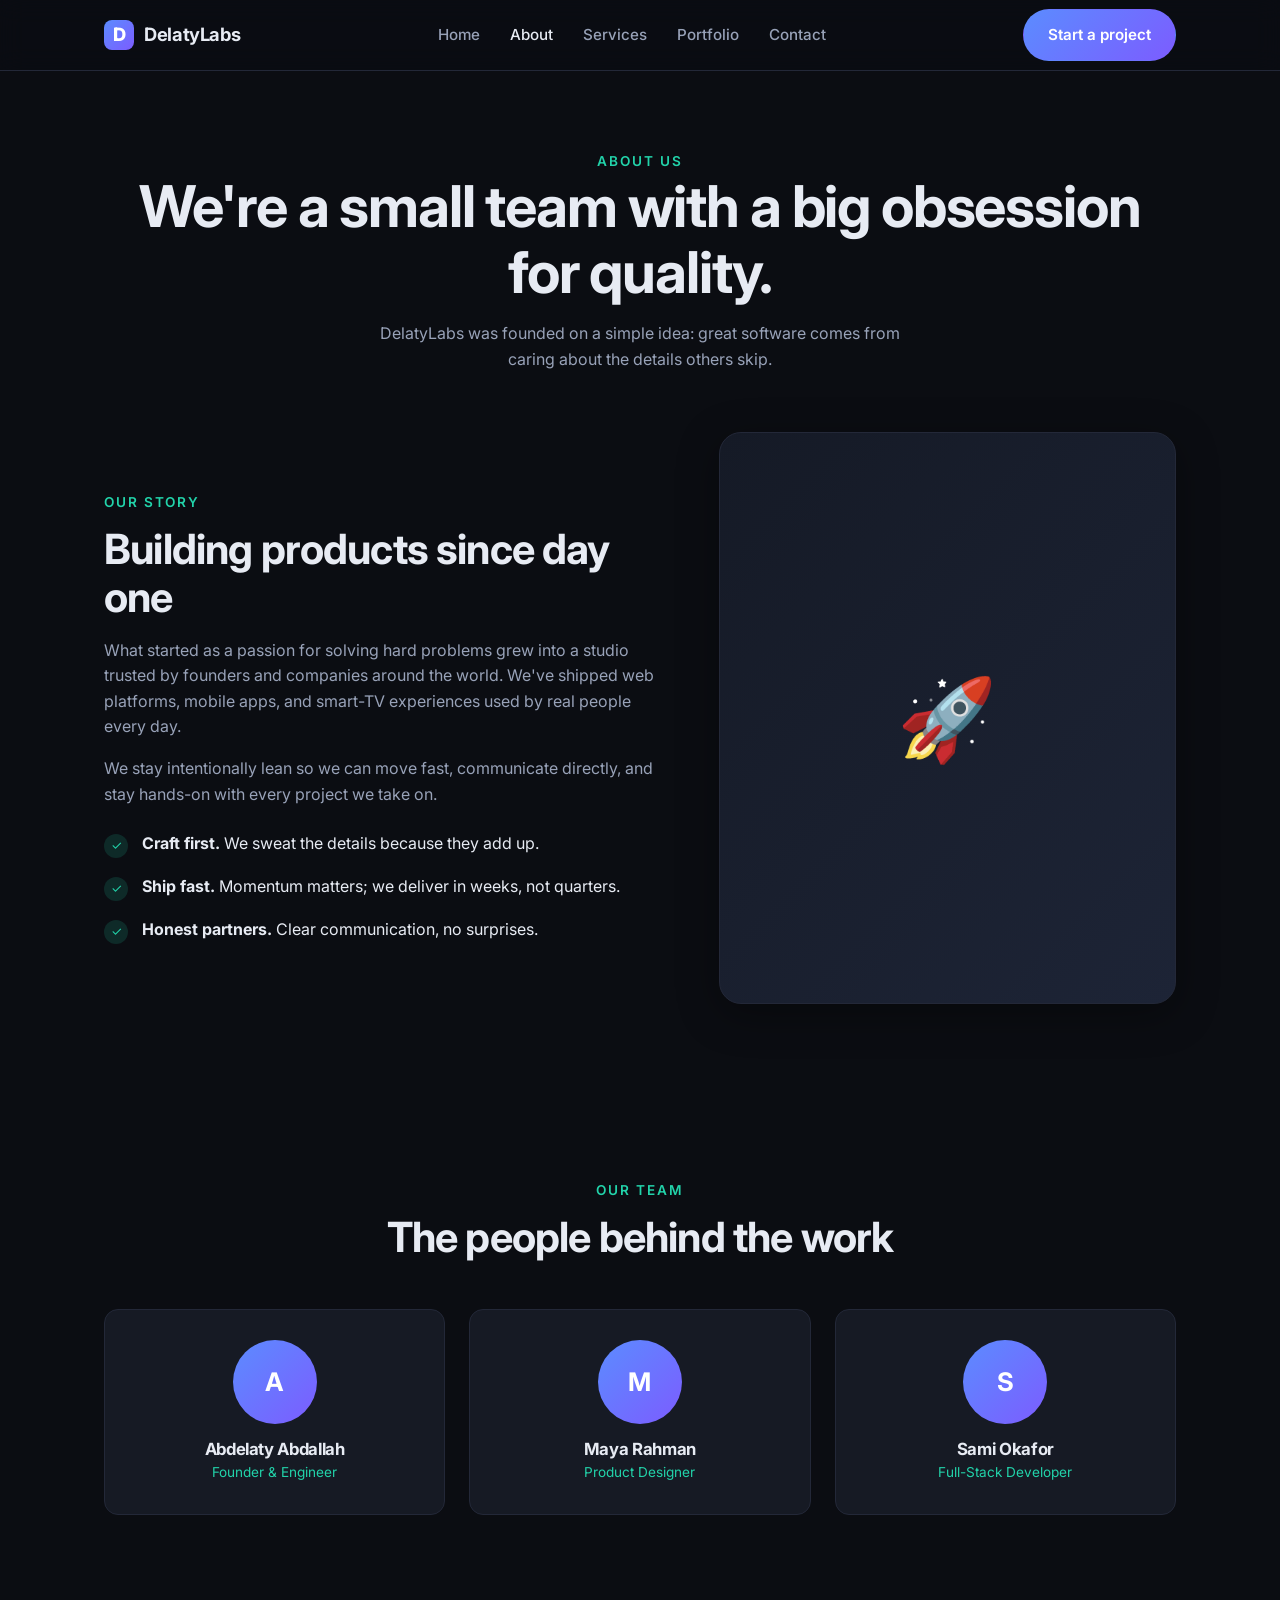
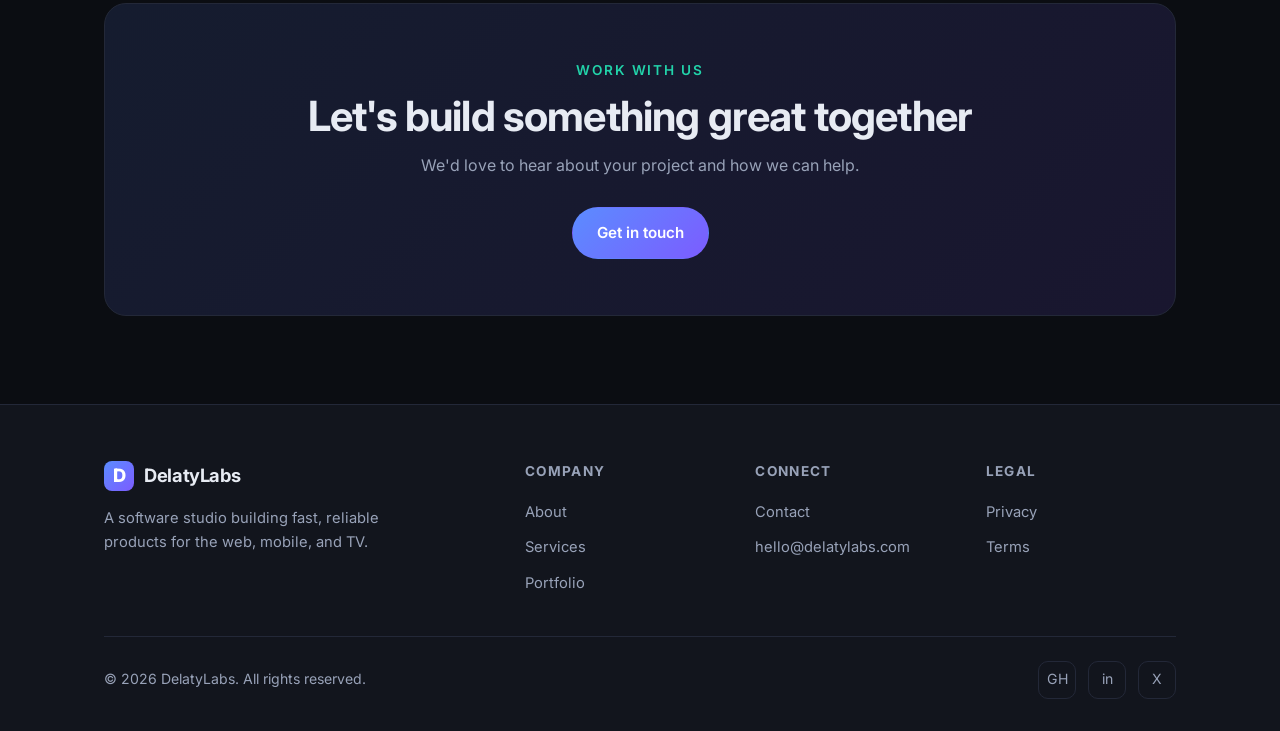
==== about.html @ 39e1c79d "feat: initial DelatyLabs company website (home, about, services, portfolio, contact)" ====
<!DOCTYPE html>
<html lang="en">
  <head>
    <meta charset="UTF-8" />
    <meta name="viewport" content="width=device-width, initial-scale=1.0" />
    <title>About — DelatyLabs</title>
    <meta
      name="description"
      content="Learn about DelatyLabs — our story, values, and the team building software people love."
    />
    <link rel="preconnect" href="https://fonts.googleapis.com" />
    <link rel="preconnect" href="https://fonts.gstatic.com" crossorigin />
    <link
      href="https://fonts.googleapis.com/css2?family=Inter:wght@400;500;600;700;800&display=swap"
      rel="stylesheet"
    />
    <link rel="stylesheet" href="css/styles.css" />
  </head>
  <body>
    <header class="site-header">
      <div class="container nav">
        <a href="index.html" class="brand">
          <span class="logo">D</span>
          DelatyLabs
        </a>
        <ul class="nav-links">
          <li><a href="index.html">Home</a></li>
          <li><a href="about.html">About</a></li>
          <li><a href="services.html">Services</a></li>
          <li><a href="portfolio.html">Portfolio</a></li>
          <li><a href="contact.html">Contact</a></li>
        </ul>
        <div class="nav-cta">
          <a href="contact.html" class="btn btn-primary">Start a project</a>
          <button class="nav-toggle" aria-label="Toggle menu">
            <svg viewBox="0 0 24 24" fill="none" stroke="currentColor" stroke-width="2">
              <line x1="3" y1="6" x2="21" y2="6" />
              <line x1="3" y1="12" x2="21" y2="12" />
              <line x1="3" y1="18" x2="21" y2="18" />
            </svg>
          </button>
        </div>
      </div>
    </header>

    <main>
      <section class="page-hero">
        <div class="container">
          <p class="eyebrow">About us</p>
          <h1>We're a small team with a big obsession for quality.</h1>
          <p>
            DelatyLabs was founded on a simple idea: great software comes from caring
            about the details others skip.
          </p>
        </div>
      </section>

      <section style="padding-top: 20px">
        <div class="container">
          <div class="split">
            <div class="reveal">
              <p class="eyebrow">Our story</p>
              <h2>Building products since day one</h2>
              <p>
                What started as a passion for solving hard problems grew into a studio
                trusted by founders and companies around the world. We've shipped web
                platforms, mobile apps, and smart-TV experiences used by real people
                every day.
              </p>
              <p>
                We stay intentionally lean so we can move fast, communicate directly,
                and stay hands-on with every project we take on.
              </p>
              <ul class="value-list">
                <li>
                  <span class="check">✓</span>
                  <span><strong>Craft first.</strong> We sweat the details because they add up.</span>
                </li>
                <li>
                  <span class="check">✓</span>
                  <span><strong>Ship fast.</strong> Momentum matters; we deliver in weeks, not quarters.</span>
                </li>
                <li>
                  <span class="check">✓</span>
                  <span><strong>Honest partners.</strong> Clear communication, no surprises.</span>
                </li>
              </ul>
            </div>
            <div class="reveal">
              <div class="media-frame">🚀</div>
            </div>
          </div>
        </div>
      </section>

      <section>
        <div class="container">
          <div class="section-head center">
            <p class="eyebrow">Our team</p>
            <h2>The people behind the work</h2>
          </div>
          <div class="team-grid">
            <div class="team-card reveal">
              <div class="avatar">A</div>
              <h3>Abdelaty Abdallah</h3>
              <div class="role">Founder & Engineer</div>
            </div>
            <div class="team-card reveal">
              <div class="avatar">M</div>
              <h3>Maya Rahman</h3>
              <div class="role">Product Designer</div>
            </div>
            <div class="team-card reveal">
              <div class="avatar">S</div>
              <h3>Sami Okafor</h3>
              <div class="role">Full-Stack Developer</div>
            </div>
          </div>
        </div>
      </section>

      <section style="padding-top: 0">
        <div class="container">
          <div class="cta-band reveal">
            <p class="eyebrow">Work with us</p>
            <h2>Let's build something great together</h2>
            <p style="max-width: 520px; margin: 0 auto 28px">
              We'd love to hear about your project and how we can help.
            </p>
            <a href="contact.html" class="btn btn-primary">Get in touch</a>
          </div>
        </div>
      </section>
    </main>

    <footer class="site-footer">
      <div class="container">
        <div class="footer-grid">
          <div>
            <a href="index.html" class="brand"><span class="logo">D</span> DelatyLabs</a>
            <p style="margin-top: 16px">
              A software studio building fast, reliable products for the web, mobile, and TV.
            </p>
          </div>
          <div class="footer-col">
            <h4>Company</h4>
            <ul>
              <li><a href="about.html">About</a></li>
              <li><a href="services.html">Services</a></li>
              <li><a href="portfolio.html">Portfolio</a></li>
            </ul>
          </div>
          <div class="footer-col">
            <h4>Connect</h4>
            <ul>
              <li><a href="contact.html">Contact</a></li>
              <li><a href="mailto:hello@delatylabs.com">hello@delatylabs.com</a></li>
            </ul>
          </div>
          <div class="footer-col">
            <h4>Legal</h4>
            <ul>
              <li><a href="#">Privacy</a></li>
              <li><a href="#">Terms</a></li>
            </ul>
          </div>
        </div>
        <div class="footer-bottom">
          <span>&copy; <span id="year">2026</span> DelatyLabs. All rights reserved.</span>
          <div class="socials">
            <a href="#" aria-label="GitHub">GH</a>
            <a href="#" aria-label="LinkedIn">in</a>
            <a href="#" aria-label="X">X</a>
          </div>
        </div>
      </div>
    </footer>

    <script src="js/main.js"></script>
  </body>
</html>
---- css/styles.css ----
:root {
  --bg: #0b0d12;
  --bg-elev: #12151d;
  --bg-card: #161a24;
  --border: #232838;
  --text: #e7ebf3;
  --text-muted: #98a2b8;
  --brand: #5b8cff;
  --brand-2: #7c5cff;
  --accent: #22d3aa;
  --radius: 14px;
  --radius-lg: 22px;
  --max: 1120px;
  --shadow: 0 10px 40px rgba(0, 0, 0, 0.35);
  --font: "Inter", -apple-system, BlinkMacSystemFont, "Segoe UI", Roboto, Helvetica, Arial, sans-serif;
}

* {
  box-sizing: border-box;
}

html {
  scroll-behavior: smooth;
}

body {
  margin: 0;
  font-family: var(--font);
  background: var(--bg);
  color: var(--text);
  line-height: 1.6;
  -webkit-font-smoothing: antialiased;
}

a {
  color: inherit;
  text-decoration: none;
}

img {
  max-width: 100%;
  display: block;
}

.container {
  width: 100%;
  max-width: var(--max);
  margin: 0 auto;
  padding: 0 24px;
}

section {
  padding: 88px 0;
}

.eyebrow {
  color: var(--accent);
  font-weight: 600;
  font-size: 0.85rem;
  letter-spacing: 0.14em;
  text-transform: uppercase;
  margin: 0 0 12px;
}

h1,
h2,
h3 {
  line-height: 1.15;
  margin: 0 0 16px;
  font-weight: 700;
  letter-spacing: -0.02em;
}

h1 {
  font-size: clamp(2.2rem, 5vw, 3.6rem);
}

h2 {
  font-size: clamp(1.8rem, 3.5vw, 2.6rem);
}

p {
  color: var(--text-muted);
}

.lead {
  font-size: 1.15rem;
  max-width: 620px;
}

/* Buttons */
.btn {
  display: inline-flex;
  align-items: center;
  gap: 8px;
  padding: 13px 24px;
  border-radius: 999px;
  font-weight: 600;
  font-size: 0.95rem;
  cursor: pointer;
  border: 1px solid transparent;
  transition: transform 0.15s ease, background 0.2s ease, border-color 0.2s ease;
}

.btn:hover {
  transform: translateY(-2px);
}

.btn-primary {
  background: linear-gradient(135deg, var(--brand), var(--brand-2));
  color: #fff;
}

.btn-ghost {
  background: transparent;
  border-color: var(--border);
  color: var(--text);
}

.btn-ghost:hover {
  border-color: var(--brand);
}

/* Header / Nav */
.site-header {
  position: sticky;
  top: 0;
  z-index: 50;
  background: rgba(11, 13, 18, 0.72);
  backdrop-filter: blur(12px);
  border-bottom: 1px solid var(--border);
}

.nav {
  display: flex;
  align-items: center;
  justify-content: space-between;
  height: 70px;
}

.brand {
  display: flex;
  align-items: center;
  gap: 10px;
  font-weight: 700;
  font-size: 1.15rem;
  letter-spacing: -0.02em;
}

.brand .logo {
  width: 30px;
  height: 30px;
  border-radius: 8px;
  background: linear-gradient(135deg, var(--brand), var(--brand-2));
  display: grid;
  place-items: center;
  color: #fff;
  font-weight: 800;
}

.nav-links {
  display: flex;
  align-items: center;
  gap: 30px;
  list-style: none;
  margin: 0;
  padding: 0;
}

.nav-links a {
  color: var(--text-muted);
  font-size: 0.95rem;
  font-weight: 500;
  transition: color 0.2s ease;
}

.nav-links a:hover,
.nav-links a.active {
  color: var(--text);
}

.nav-cta {
  display: flex;
  align-items: center;
  gap: 14px;
}

.nav-toggle {
  display: none;
  background: none;
  border: none;
  color: var(--text);
  cursor: pointer;
  padding: 6px;
}

.nav-toggle svg {
  width: 26px;
  height: 26px;
}

/* Hero */
.hero {
  position: relative;
  padding: 120px 0 100px;
  overflow: hidden;
}

.hero::before {
  content: "";
  position: absolute;
  top: -30%;
  left: 50%;
  transform: translateX(-50%);
  width: 900px;
  height: 900px;
  background: radial-gradient(circle, rgba(91, 140, 255, 0.18), transparent 60%);
  pointer-events: none;
}

.hero-inner {
  position: relative;
  max-width: 780px;
}

.hero .btn-row {
  display: flex;
  gap: 14px;
  margin-top: 32px;
  flex-wrap: wrap;
}

.badge {
  display: inline-flex;
  align-items: center;
  gap: 8px;
  padding: 6px 14px;
  border: 1px solid var(--border);
  border-radius: 999px;
  font-size: 0.82rem;
  color: var(--text-muted);
  margin-bottom: 24px;
}

.badge .dot {
  width: 8px;
  height: 8px;
  border-radius: 50%;
  background: var(--accent);
  box-shadow: 0 0 0 4px rgba(34, 211, 170, 0.15);
}

/* Grid helpers */
.grid {
  display: grid;
  gap: 24px;
}

.grid-2 {
  grid-template-columns: repeat(2, 1fr);
}

.grid-3 {
  grid-template-columns: repeat(3, 1fr);
}

.section-head {
  max-width: 640px;
  margin-bottom: 48px;
}

.section-head.center {
  margin-left: auto;
  margin-right: auto;
  text-align: center;
}

/* Cards */
.card {
  background: var(--bg-card);
  border: 1px solid var(--border);
  border-radius: var(--radius);
  padding: 28px;
  transition: transform 0.2s ease, border-color 0.2s ease;
}

.card:hover {
  transform: translateY(-4px);
  border-color: rgba(91, 140, 255, 0.5);
}

.card .icon {
  width: 46px;
  height: 46px;
  border-radius: 12px;
  background: rgba(91, 140, 255, 0.12);
  color: var(--brand);
  display: grid;
  place-items: center;
  margin-bottom: 18px;
  font-size: 1.3rem;
}

.card h3 {
  font-size: 1.2rem;
  margin-bottom: 8px;
}

.card p {
  margin: 0;
  font-size: 0.95rem;
}

/* Stats */
.stats {
  display: grid;
  grid-template-columns: repeat(4, 1fr);
  gap: 24px;
  border: 1px solid var(--border);
  border-radius: var(--radius-lg);
  padding: 40px;
  background: var(--bg-elev);
}

.stat .num {
  font-size: 2.4rem;
  font-weight: 800;
  letter-spacing: -0.03em;
  background: linear-gradient(135deg, var(--brand), var(--accent));
  -webkit-background-clip: text;
  background-clip: text;
  -webkit-text-fill-color: transparent;
}

.stat .label {
  color: var(--text-muted);
  font-size: 0.9rem;
}

/* Portfolio */
.portfolio-grid {
  display: grid;
  grid-template-columns: repeat(3, 1fr);
  gap: 24px;
}

.project {
  position: relative;
  border-radius: var(--radius);
  overflow: hidden;
  border: 1px solid var(--border);
  background: var(--bg-card);
}

.project .thumb {
  aspect-ratio: 16 / 10;
  background: linear-gradient(135deg, #1b2030, #232a3d);
  display: grid;
  place-items: center;
  font-size: 2.4rem;
  color: var(--brand);
}

.project .body {
  padding: 20px;
}

.project .tag {
  font-size: 0.78rem;
  color: var(--accent);
  text-transform: uppercase;
  letter-spacing: 0.1em;
  font-weight: 600;
}

.project h3 {
  font-size: 1.1rem;
  margin: 6px 0 8px;
}

.project p {
  margin: 0;
  font-size: 0.9rem;
}

.filters {
  display: flex;
  gap: 10px;
  flex-wrap: wrap;
  margin-bottom: 36px;
}

.filter {
  padding: 8px 18px;
  border-radius: 999px;
  border: 1px solid var(--border);
  background: transparent;
  color: var(--text-muted);
  font-size: 0.9rem;
  cursor: pointer;
  transition: all 0.2s ease;
}

.filter.active,
.filter:hover {
  color: #fff;
  border-color: var(--brand);
  background: rgba(91, 140, 255, 0.12);
}

/* About */
.split {
  display: grid;
  grid-template-columns: 1.1fr 0.9fr;
  gap: 56px;
  align-items: center;
}

.value-list {
  list-style: none;
  padding: 0;
  margin: 24px 0 0;
  display: grid;
  gap: 16px;
}

.value-list li {
  display: flex;
  gap: 14px;
  align-items: flex-start;
}

.value-list .check {
  flex: none;
  width: 24px;
  height: 24px;
  border-radius: 50%;
  background: rgba(34, 211, 170, 0.15);
  color: var(--accent);
  display: grid;
  place-items: center;
  font-size: 0.8rem;
  margin-top: 3px;
}

.value-list strong {
  color: var(--text);
}

.media-frame {
  border-radius: var(--radius-lg);
  border: 1px solid var(--border);
  background: linear-gradient(135deg, #151a26, #1d2436);
  aspect-ratio: 4 / 5;
  display: grid;
  place-items: center;
  font-size: 5rem;
  box-shadow: var(--shadow);
}

.team-grid {
  display: grid;
  grid-template-columns: repeat(3, 1fr);
  gap: 24px;
}

.team-card {
  text-align: center;
  background: var(--bg-card);
  border: 1px solid var(--border);
  border-radius: var(--radius);
  padding: 30px 24px;
}

.avatar {
  width: 84px;
  height: 84px;
  border-radius: 50%;
  margin: 0 auto 16px;
  background: linear-gradient(135deg, var(--brand), var(--brand-2));
  display: grid;
  place-items: center;
  font-size: 1.6rem;
  font-weight: 700;
  color: #fff;
}

.team-card h3 {
  font-size: 1.05rem;
  margin-bottom: 2px;
}

.team-card .role {
  color: var(--accent);
  font-size: 0.85rem;
}

/* Contact */
.contact-grid {
  display: grid;
  grid-template-columns: 0.9fr 1.1fr;
  gap: 48px;
  align-items: start;
}

.info-item {
  display: flex;
  gap: 16px;
  align-items: flex-start;
  margin-bottom: 26px;
}

.info-item .icon {
  flex: none;
  width: 44px;
  height: 44px;
  border-radius: 12px;
  background: rgba(91, 140, 255, 0.12);
  color: var(--brand);
  display: grid;
  place-items: center;
}

.info-item h3 {
  font-size: 1rem;
  margin: 0 0 2px;
}

.info-item p,
.info-item a {
  margin: 0;
  color: var(--text-muted);
  font-size: 0.95rem;
}

.form {
  background: var(--bg-card);
  border: 1px solid var(--border);
  border-radius: var(--radius-lg);
  padding: 34px;
}

.field {
  margin-bottom: 20px;
}

.field label {
  display: block;
  font-size: 0.88rem;
  font-weight: 500;
  margin-bottom: 8px;
}

.field input,
.field textarea {
  width: 100%;
  padding: 13px 16px;
  border-radius: 10px;
  border: 1px solid var(--border);
  background: var(--bg);
  color: var(--text);
  font-family: inherit;
  font-size: 0.95rem;
  transition: border-color 0.2s ease;
}

.field input:focus,
.field textarea:focus {
  outline: none;
  border-color: var(--brand);
}

.field textarea {
  resize: vertical;
  min-height: 130px;
}

.form-note {
  font-size: 0.85rem;
  margin-top: 8px;
}

.form-status {
  margin-top: 14px;
  font-size: 0.9rem;
  color: var(--accent);
  min-height: 20px;
}

/* CTA band */
.cta-band {
  border: 1px solid var(--border);
  border-radius: var(--radius-lg);
  padding: 56px;
  text-align: center;
  background: linear-gradient(135deg, rgba(91, 140, 255, 0.12), rgba(124, 92, 255, 0.12));
}

.cta-band h2 {
  margin-bottom: 12px;
}

/* Footer */
.site-footer {
  border-top: 1px solid var(--border);
  padding: 56px 0 32px;
  background: var(--bg-elev);
}

.footer-grid {
  display: grid;
  grid-template-columns: 2fr 1fr 1fr 1fr;
  gap: 40px;
  margin-bottom: 40px;
}

.footer-grid p {
  font-size: 0.92rem;
  max-width: 280px;
}

.footer-col h4 {
  font-size: 0.85rem;
  text-transform: uppercase;
  letter-spacing: 0.1em;
  color: var(--text-muted);
  margin: 0 0 16px;
}

.footer-col ul {
  list-style: none;
  padding: 0;
  margin: 0;
  display: grid;
  gap: 10px;
}

.footer-col a {
  color: var(--text-muted);
  font-size: 0.92rem;
  transition: color 0.2s ease;
}

.footer-col a:hover {
  color: var(--text);
}

.footer-bottom {
  display: flex;
  justify-content: space-between;
  align-items: center;
  padding-top: 24px;
  border-top: 1px solid var(--border);
  color: var(--text-muted);
  font-size: 0.88rem;
  flex-wrap: wrap;
  gap: 12px;
}

.socials {
  display: flex;
  gap: 12px;
}

.socials a {
  width: 38px;
  height: 38px;
  border-radius: 10px;
  border: 1px solid var(--border);
  display: grid;
  place-items: center;
  color: var(--text-muted);
  transition: all 0.2s ease;
}

.socials a:hover {
  color: #fff;
  border-color: var(--brand);
}

/* Page hero (inner pages) */
.page-hero {
  padding: 80px 0 40px;
  text-align: center;
}

.page-hero p {
  max-width: 560px;
  margin: 0 auto;
}

/* Reveal animation */
.reveal {
  opacity: 0;
  transform: translateY(20px);
  transition: opacity 0.6s ease, transform 0.6s ease;
}

.reveal.visible {
  opacity: 1;
  transform: none;
}

/* Responsive */
@media (max-width: 900px) {
  .grid-3,
  .portfolio-grid,
  .team-grid {
    grid-template-columns: repeat(2, 1fr);
  }

  .split,
  .contact-grid {
    grid-template-columns: 1fr;
    gap: 36px;
  }

  .stats {
    grid-template-columns: repeat(2, 1fr);
  }

  .footer-grid {
    grid-template-columns: 1fr 1fr;
    gap: 30px;
  }
}

@media (max-width: 640px) {
  section {
    padding: 60px 0;
  }

  .nav-links,
  .nav-cta .btn {
    display: none;
  }

  .nav-toggle {
    display: block;
  }

  .nav-links.open {
    display: flex;
    position: absolute;
    top: 70px;
    left: 0;
    right: 0;
    flex-direction: column;
    background: var(--bg-elev);
    border-bottom: 1px solid var(--border);
    padding: 20px 24px;
    gap: 18px;
  }

  .grid-2,
  .grid-3,
  .portfolio-grid,
  .team-grid {
    grid-template-columns: 1fr;
  }

  .cta-band {
    padding: 40px 24px;
  }

  .stats {
    padding: 28px;
  }
}
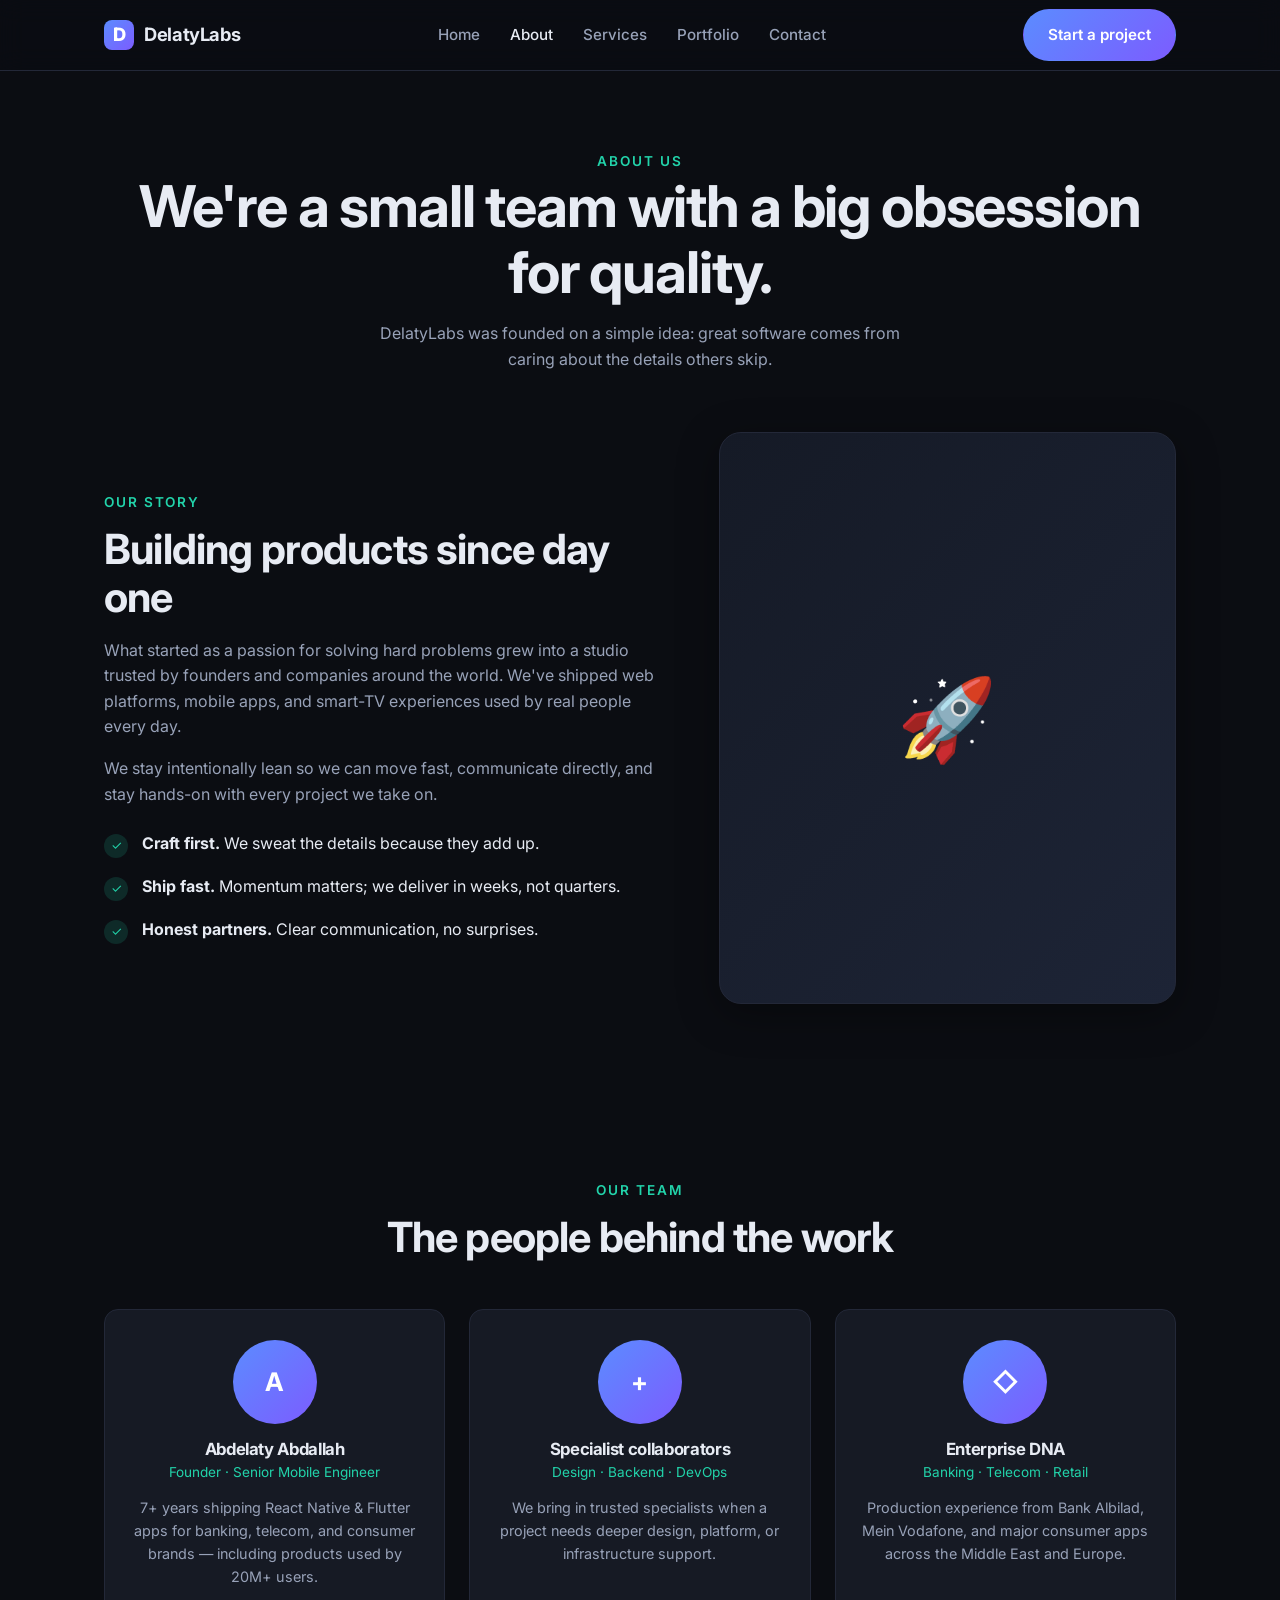
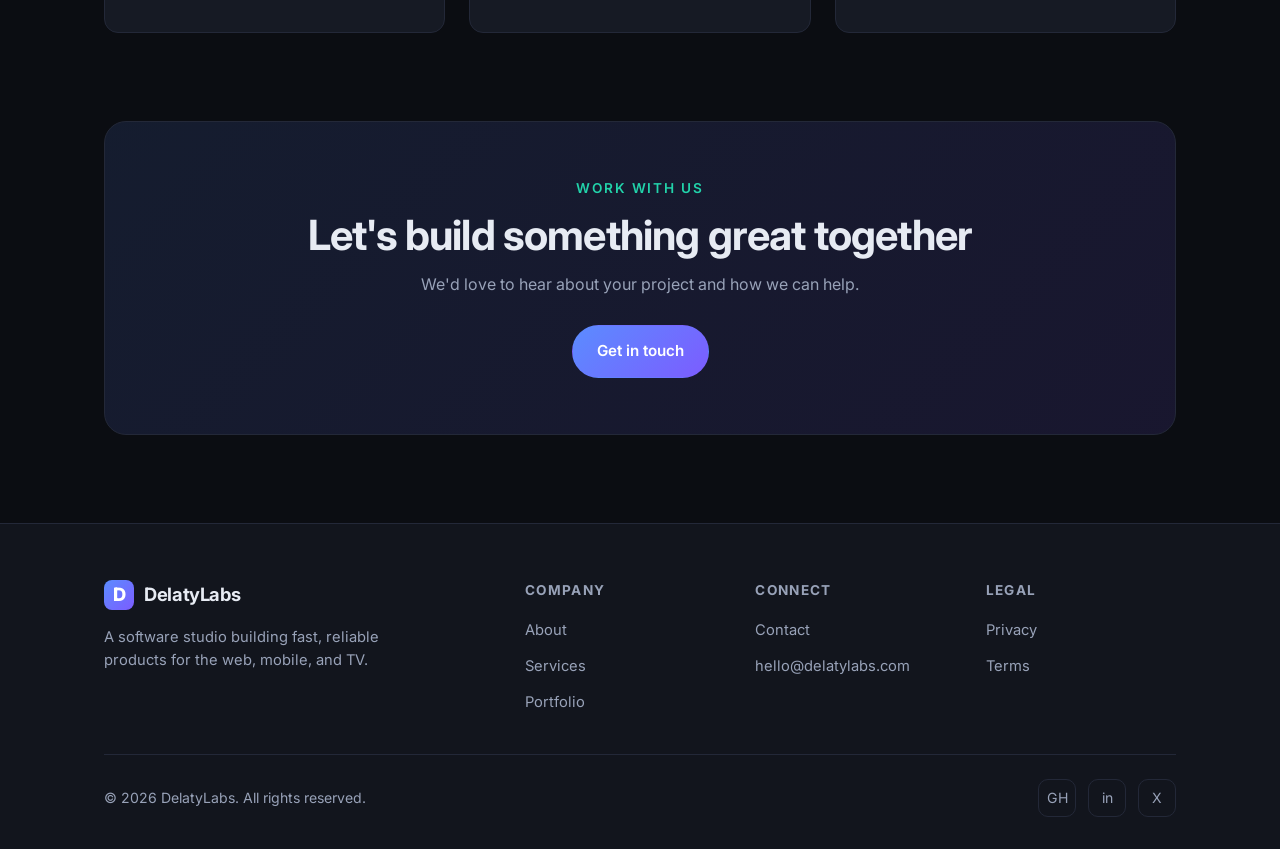
==== commit 50189456: "feat: add enterprise experience section and CV projects to portfolio Showcase work engineers contrib" ====
--- a/about.html
+++ b/about.html
@@ -103,17 +103,29 @@
             <div class="team-card reveal">
               <div class="avatar">A</div>
               <h3>Abdelaty Abdallah</h3>
-              <div class="role">Founder & Engineer</div>
+              <div class="role">Founder · Senior Mobile Engineer</div>
+              <p style="margin-top: 12px; font-size: 0.9rem">
+                7+ years shipping React Native &amp; Flutter apps for banking, telecom,
+                and consumer brands — including products used by 20M+ users.
+              </p>
             </div>
             <div class="team-card reveal">
-              <div class="avatar">M</div>
-              <h3>Maya Rahman</h3>
-              <div class="role">Product Designer</div>
+              <div class="avatar">+</div>
+              <h3>Specialist collaborators</h3>
+              <div class="role">Design · Backend · DevOps</div>
+              <p style="margin-top: 12px; font-size: 0.9rem">
+                We bring in trusted specialists when a project needs deeper design,
+                platform, or infrastructure support.
+              </p>
             </div>
             <div class="team-card reveal">
-              <div class="avatar">S</div>
-              <h3>Sami Okafor</h3>
-              <div class="role">Full-Stack Developer</div>
+              <div class="avatar">◇</div>
+              <h3>Enterprise DNA</h3>
+              <div class="role">Banking · Telecom · Retail</div>
+              <p style="margin-top: 12px; font-size: 0.9rem">
+                Production experience from Bank Albilad, Mein Vodafone, and major
+                consumer apps across the Middle East and Europe.
+              </p>
             </div>
           </div>
         </div>
--- a/css/styles.css
+++ b/css/styles.css
@@ -383,6 +383,91 @@
   font-size: 0.9rem;
 }
 
+.project .meta {
+  margin-top: 12px;
+  font-size: 0.78rem;
+  color: var(--text-muted);
+}
+
+/* Experience / clients strip */
+.experience-note {
+  max-width: 720px;
+  margin: 0 auto 40px;
+  text-align: center;
+  font-size: 0.95rem;
+}
+
+.client-strip {
+  display: flex;
+  flex-wrap: wrap;
+  justify-content: center;
+  gap: 14px;
+  margin-bottom: 48px;
+}
+
+.client-chip {
+  padding: 12px 20px;
+  border-radius: 999px;
+  border: 1px solid var(--border);
+  background: var(--bg-card);
+  font-weight: 600;
+  font-size: 0.92rem;
+  color: var(--text);
+}
+
+.experience-grid {
+  display: grid;
+  grid-template-columns: repeat(2, 1fr);
+  gap: 24px;
+}
+
+.experience-card {
+  background: var(--bg-card);
+  border: 1px solid var(--border);
+  border-radius: var(--radius);
+  padding: 28px;
+  transition: transform 0.2s ease, border-color 0.2s ease;
+}
+
+.experience-card:hover {
+  transform: translateY(-4px);
+  border-color: rgba(91, 140, 255, 0.5);
+}
+
+.experience-card .role {
+  color: var(--accent);
+  font-size: 0.82rem;
+  font-weight: 600;
+  text-transform: uppercase;
+  letter-spacing: 0.08em;
+  margin: 0 0 8px;
+}
+
+.experience-card h3 {
+  font-size: 1.2rem;
+  margin-bottom: 10px;
+}
+
+.experience-card p {
+  margin: 0;
+  font-size: 0.95rem;
+}
+
+.experience-card .stack {
+  display: flex;
+  flex-wrap: wrap;
+  gap: 8px;
+  margin-top: 16px;
+}
+
+.experience-card .stack span {
+  font-size: 0.75rem;
+  padding: 4px 10px;
+  border-radius: 999px;
+  border: 1px solid var(--border);
+  color: var(--text-muted);
+}
+
 .filters {
   display: flex;
   gap: 10px;
@@ -705,7 +790,8 @@
 @media (max-width: 900px) {
   .grid-3,
   .portfolio-grid,
-  .team-grid {
+  .team-grid,
+  .experience-grid {
     grid-template-columns: repeat(2, 1fr);
   }
 
@@ -755,7 +841,8 @@
   .grid-2,
   .grid-3,
   .portfolio-grid,
-  .team-grid {
+  .team-grid,
+  .experience-grid {
     grid-template-columns: 1fr;
   }
 
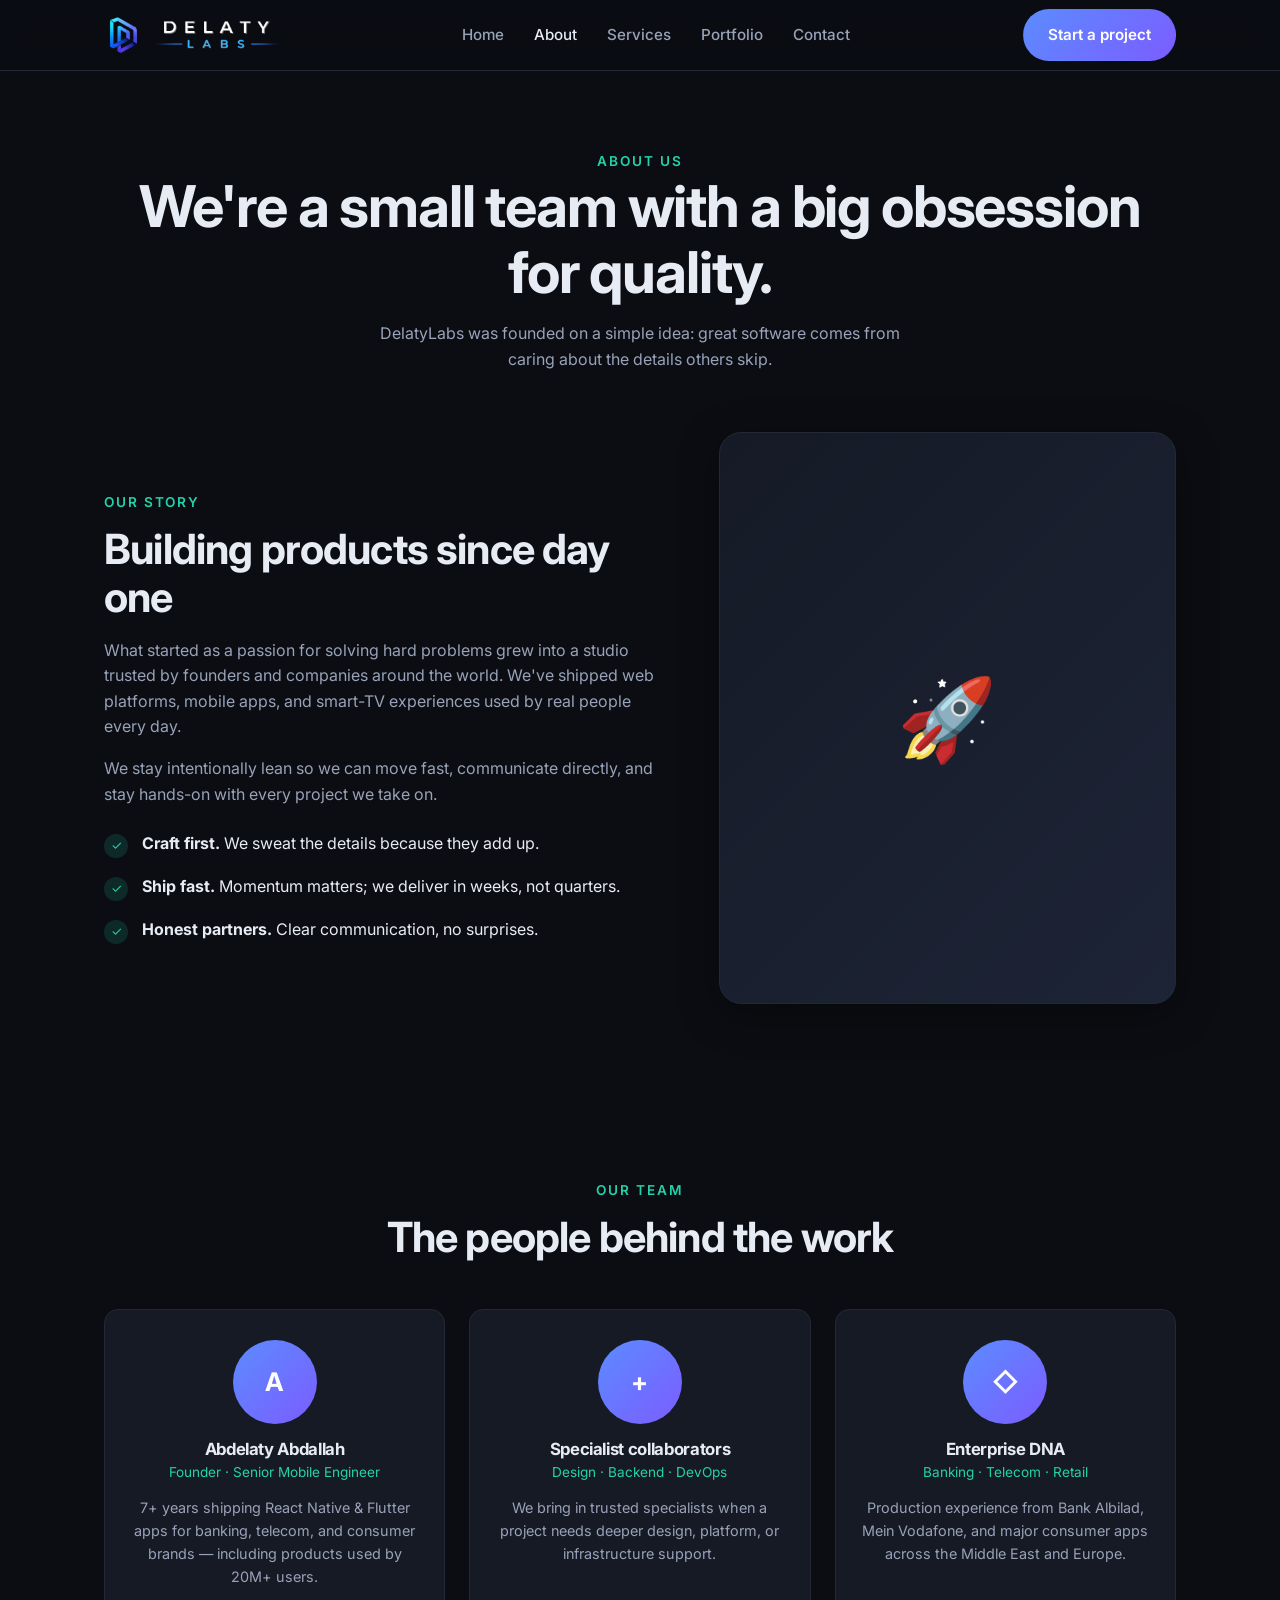
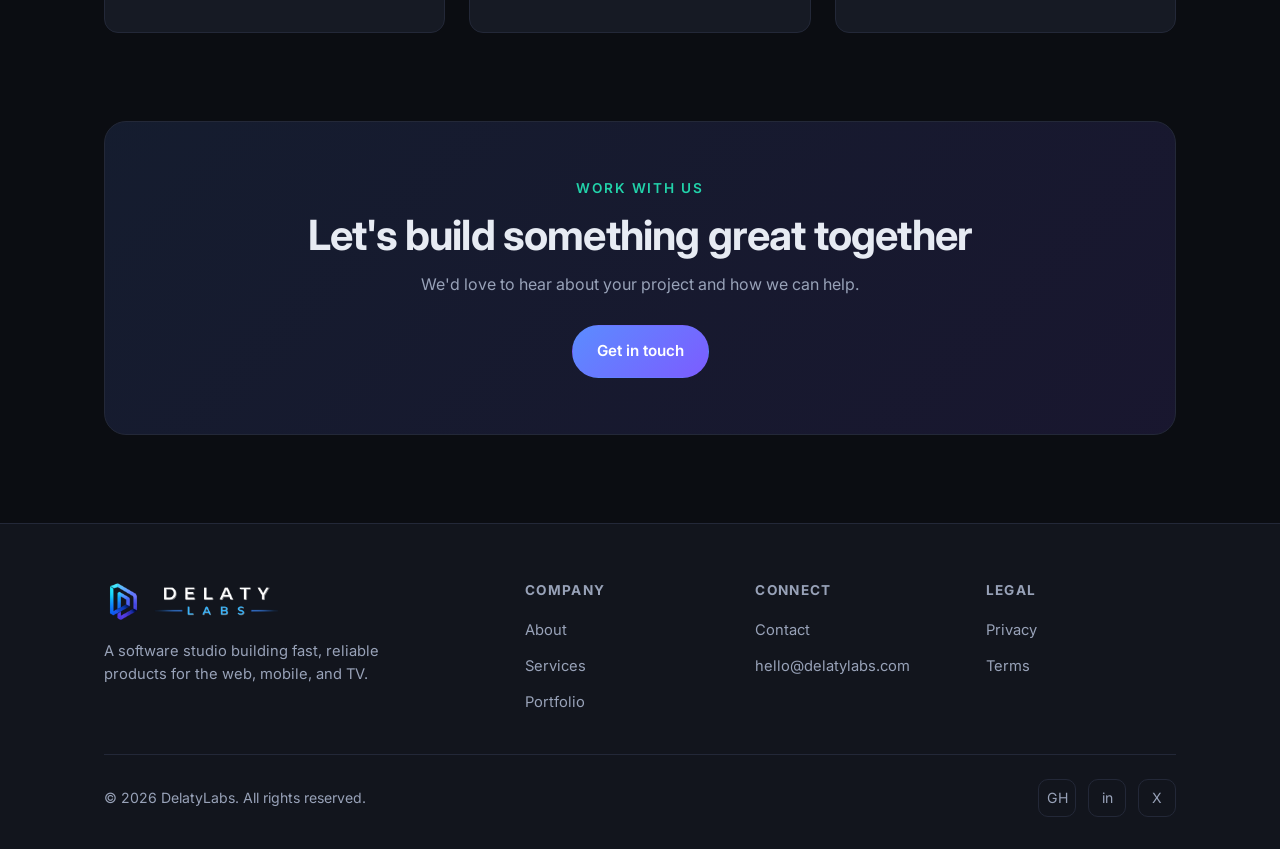
==== commit 3318109b: "Update website to Delaty Labs brand identity" ====
--- a/about.html
+++ b/about.html
@@ -14,14 +14,16 @@
       href="https://fonts.googleapis.com/css2?family=Inter:wght@400;500;600;700;800&display=swap"
       rel="stylesheet"
     />
+    <link rel="icon" type="image/svg+xml" href="assets/delaty-labs-mark.svg" />
+    <link rel="alternate icon" href="assets/favicon.ico" />
+    <link rel="apple-touch-icon" href="assets/apple-touch-icon.png" />
     <link rel="stylesheet" href="css/styles.css" />
   </head>
   <body>
     <header class="site-header">
       <div class="container nav">
         <a href="index.html" class="brand">
-          <span class="logo">D</span>
-          DelatyLabs
+          <img src="assets/delaty-labs-logo.svg" alt="Delaty Labs" class="brand-lockup" />
         </a>
         <ul class="nav-links">
           <li><a href="index.html">Home</a></li>
@@ -149,7 +151,7 @@
       <div class="container">
         <div class="footer-grid">
           <div>
-            <a href="index.html" class="brand"><span class="logo">D</span> DelatyLabs</a>
+            <a href="index.html" class="brand"><img src="assets/delaty-labs-logo.svg" alt="Delaty Labs" class="brand-lockup" /></a>
             <p style="margin-top: 16px">
               A software studio building fast, reliable products for the web, mobile, and TV.
             </p>
--- a/css/styles.css
+++ b/css/styles.css
@@ -141,21 +141,15 @@
 .brand {
   display: flex;
   align-items: center;
-  gap: 10px;
-  font-weight: 700;
-  font-size: 1.15rem;
-  letter-spacing: -0.02em;
-}
-
-.brand .logo {
-  width: 30px;
-  height: 30px;
-  border-radius: 8px;
-  background: linear-gradient(135deg, var(--brand), var(--brand-2));
-  display: grid;
-  place-items: center;
-  color: #fff;
-  font-weight: 800;
+  min-width: 0;
+}
+
+.brand-lockup {
+  display: block;
+  width: 184px;
+  height: 44px;
+  object-fit: contain;
+  object-position: left center;
 }
 
 .nav-links {
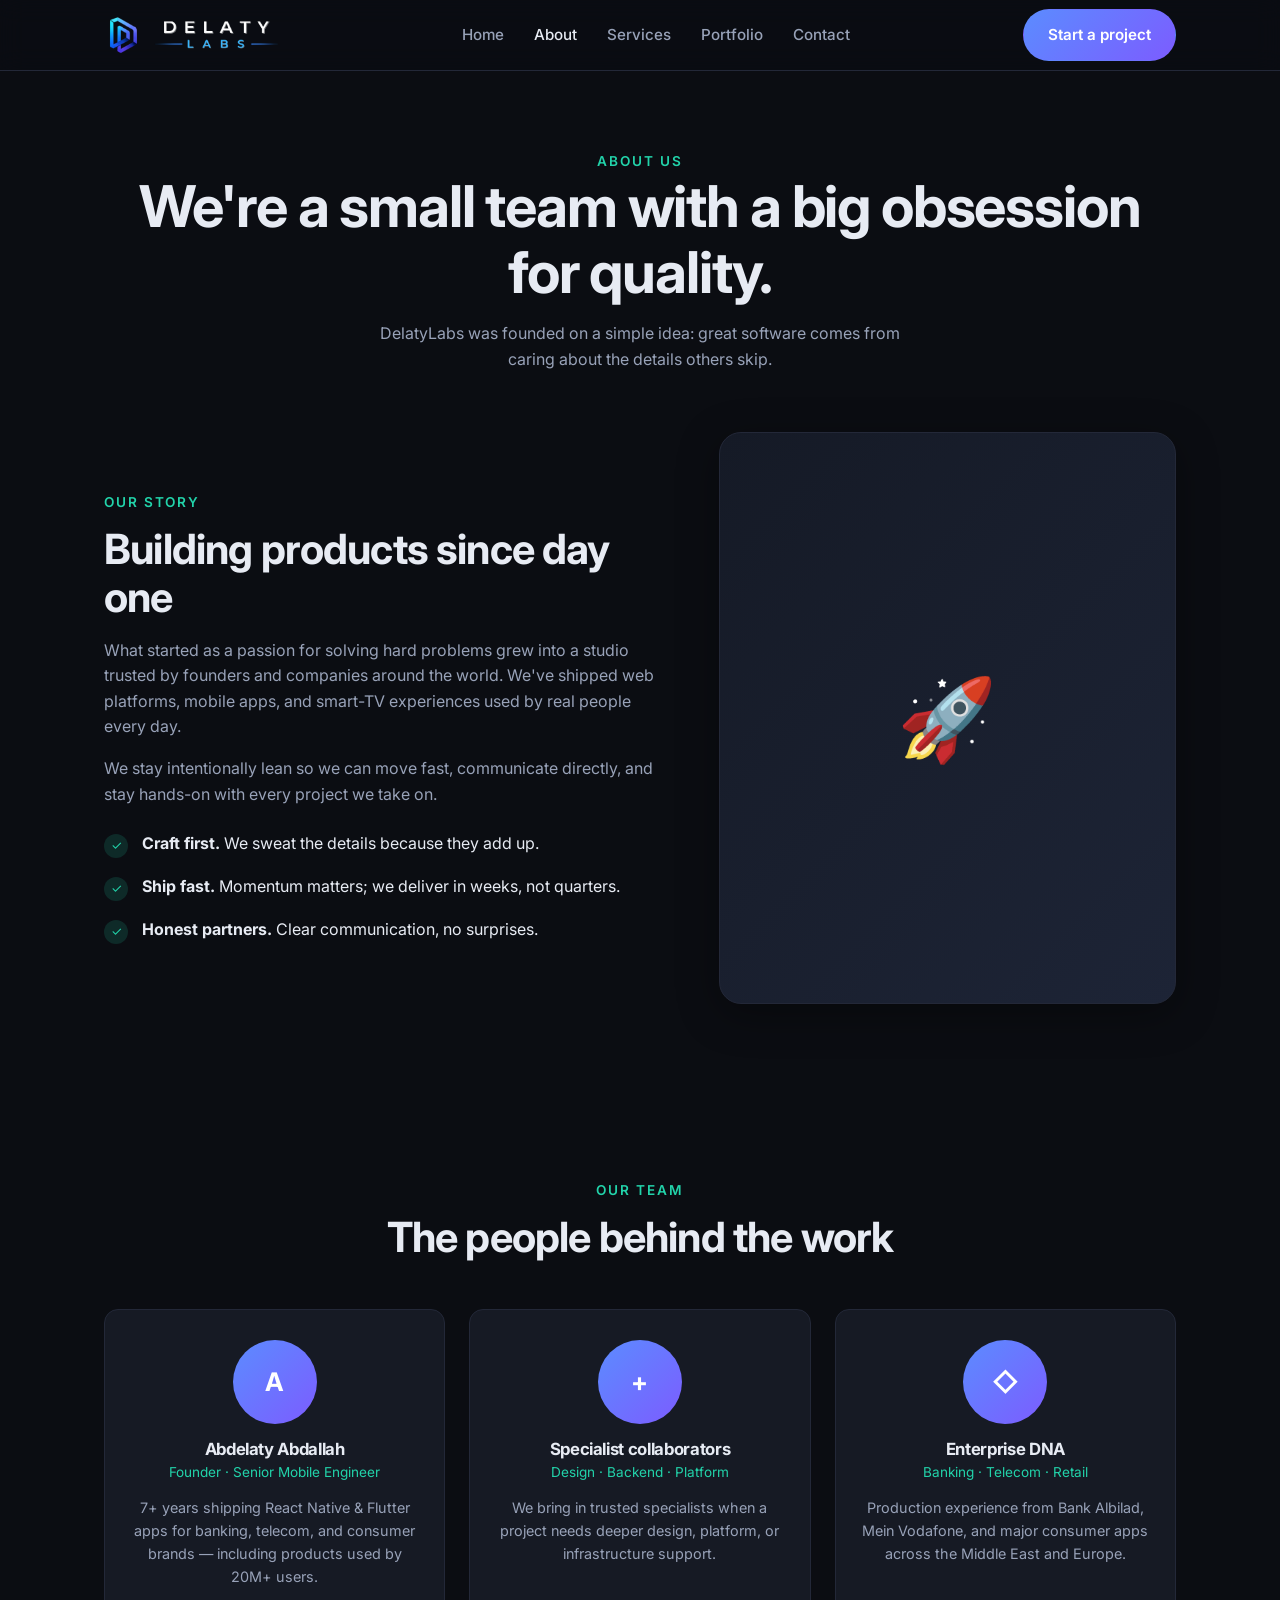
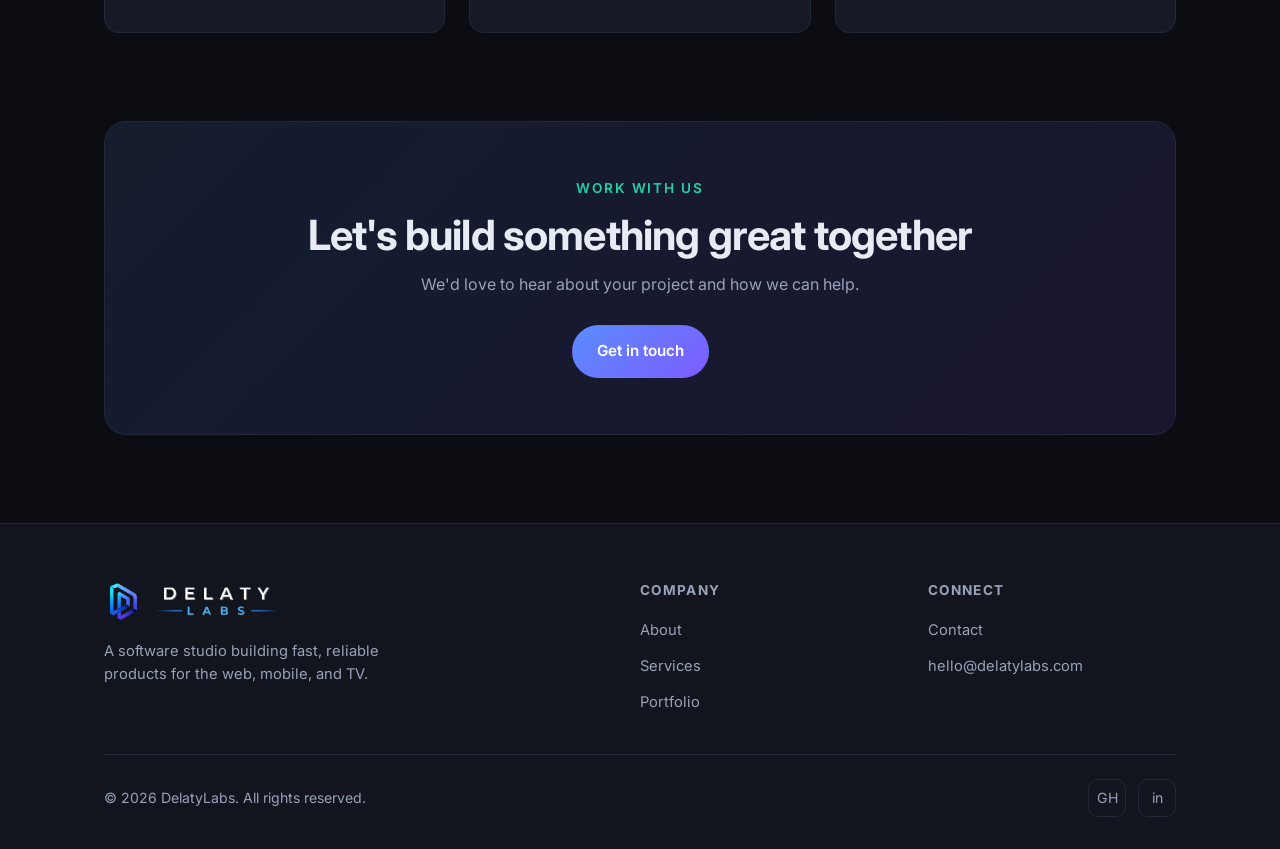
==== commit 5b6c89b3: "Improve portfolio, contact, and analytics" ====
--- a/about.html
+++ b/about.html
@@ -11,7 +11,7 @@
     <link rel="preconnect" href="https://fonts.googleapis.com" />
     <link rel="preconnect" href="https://fonts.gstatic.com" crossorigin />
     <link
-      href="https://fonts.googleapis.com/css2?family=Inter:wght@400;500;600;700;800&display=swap"
+      href="https://fonts.googleapis.com/css2?family=Inter:wght@400;500;600;700;800&amp;display=swap"
       rel="stylesheet"
     />
     <link rel="icon" type="image/svg+xml" href="assets/delaty-labs-mark.svg" />
@@ -25,7 +25,7 @@
         <a href="index.html" class="brand">
           <img src="assets/delaty-labs-logo.svg" alt="Delaty Labs" class="brand-lockup" />
         </a>
-        <ul class="nav-links">
+        <ul class="nav-links" id="primary-navigation">
           <li><a href="index.html">Home</a></li>
           <li><a href="about.html">About</a></li>
           <li><a href="services.html">Services</a></li>
@@ -34,7 +34,7 @@
         </ul>
         <div class="nav-cta">
           <a href="contact.html" class="btn btn-primary">Start a project</a>
-          <button class="nav-toggle" aria-label="Toggle menu">
+          <button type="button" class="nav-toggle" aria-label="Toggle menu" aria-expanded="false" aria-controls="primary-navigation">
             <svg viewBox="0 0 24 24" fill="none" stroke="currentColor" stroke-width="2">
               <line x1="3" y1="6" x2="21" y2="6" />
               <line x1="3" y1="12" x2="21" y2="12" />
@@ -114,7 +114,7 @@
             <div class="team-card reveal">
               <div class="avatar">+</div>
               <h3>Specialist collaborators</h3>
-              <div class="role">Design · Backend · DevOps</div>
+              <div class="role">Design · Backend · Platform</div>
               <p style="margin-top: 12px; font-size: 0.9rem">
                 We bring in trusted specialists when a project needs deeper design,
                 platform, or infrastructure support.
@@ -171,25 +171,19 @@
               <li><a href="mailto:hello@delatylabs.com">hello@delatylabs.com</a></li>
             </ul>
           </div>
-          <div class="footer-col">
-            <h4>Legal</h4>
-            <ul>
-              <li><a href="#">Privacy</a></li>
-              <li><a href="#">Terms</a></li>
-            </ul>
-          </div>
         </div>
         <div class="footer-bottom">
           <span>&copy; <span id="year">2026</span> DelatyLabs. All rights reserved.</span>
           <div class="socials">
-            <a href="#" aria-label="GitHub">GH</a>
-            <a href="#" aria-label="LinkedIn">in</a>
-            <a href="#" aria-label="X">X</a>
+            <a href="https://github.com/DelatyLabs" aria-label="Delaty Labs on GitHub" target="_blank" rel="noopener">GH</a>
+            <a href="https://www.linkedin.com/company/delatylabs/" aria-label="Delaty Labs on LinkedIn" target="_blank" rel="noopener">in</a>
           </div>
         </div>
       </div>
     </footer>
 
+    <script src="js/analytics-config.js"></script>
+    <script src="js/analytics.js"></script>
     <script src="js/main.js"></script>
   </body>
 </html>
--- a/css/styles.css
+++ b/css/styles.css
@@ -37,6 +37,14 @@
   text-decoration: none;
 }
 
+a:focus-visible,
+button:focus-visible,
+input:focus-visible,
+textarea:focus-visible {
+  outline: 3px solid rgba(34, 211, 170, 0.7);
+  outline-offset: 3px;
+}
+
 img {
   max-width: 100%;
   display: block;
@@ -344,19 +352,77 @@
   overflow: hidden;
   border: 1px solid var(--border);
   background: var(--bg-card);
-}
-
-.project .thumb {
+  display: flex;
+  flex-direction: column;
+  transition: transform 0.2s ease, border-color 0.2s ease;
+}
+
+.project:hover {
+  transform: translateY(-4px);
+  border-color: rgba(91, 140, 255, 0.5);
+}
+
+.project-media {
+  position: relative;
   aspect-ratio: 16 / 10;
   background: linear-gradient(135deg, #1b2030, #232a3d);
-  display: grid;
-  place-items: center;
-  font-size: 2.4rem;
-  color: var(--brand);
+  overflow: hidden;
+  display: block;
+}
+
+.project-shot {
+  width: 100%;
+  height: 100%;
+  object-fit: cover;
+  object-position: center top;
+  opacity: 0.82;
+  transform: scale(1.01);
+  transition: transform 0.35s ease, opacity 0.35s ease;
+}
+
+.project-shot.landscape {
+  object-position: center;
+}
+
+.project:hover .project-shot {
+  transform: scale(1.045);
+  opacity: 0.94;
+}
+
+.project-logo,
+.future-logo {
+  position: absolute;
+  left: 18px;
+  bottom: 18px;
+  width: 62px;
+  height: 62px;
+  object-fit: cover;
+  border-radius: 15px;
+  border: 2px solid rgba(255, 255, 255, 0.75);
+  box-shadow: 0 8px 24px rgba(0, 0, 0, 0.35);
+  background: #fff;
+}
+
+.store-label,
+.status-label {
+  position: absolute;
+  top: 16px;
+  right: 16px;
+  padding: 6px 10px;
+  border-radius: 999px;
+  color: #fff;
+  background: rgba(11, 13, 18, 0.76);
+  border: 1px solid rgba(255, 255, 255, 0.18);
+  backdrop-filter: blur(10px);
+  font-size: 0.72rem;
+  font-weight: 600;
 }
 
 .project .body {
   padding: 20px;
+  flex: 1;
+  display: flex;
+  flex-direction: column;
 }
 
 .project .tag {
@@ -381,6 +447,54 @@
   margin-top: 12px;
   font-size: 0.78rem;
   color: var(--text-muted);
+}
+
+.project-link {
+  display: inline-flex;
+  align-items: center;
+  gap: 6px;
+  width: fit-content;
+  margin-top: auto;
+  padding-top: 18px;
+  color: var(--text);
+  font-size: 0.86rem;
+  font-weight: 600;
+}
+
+.project-link:hover {
+  color: var(--accent);
+}
+
+.future-work {
+  padding-top: 20px;
+  background: linear-gradient(180deg, transparent, rgba(91, 140, 255, 0.05), transparent);
+}
+
+.future-project {
+  border-style: dashed;
+}
+
+.future-media {
+  background:
+    radial-gradient(circle at 30% 25%, rgba(34, 211, 170, 0.22), transparent 34%),
+    linear-gradient(135deg, #17202b, #202844);
+}
+
+.future-media .future-logo {
+  position: absolute;
+  inset: 50% auto auto 50%;
+  width: 92px;
+  height: 92px;
+  transform: translate(-50%, -50%);
+  border-radius: 24px;
+}
+
+.fresh-media {
+  background: linear-gradient(135deg, #153126, #234c39);
+}
+
+.ayahscape-media .project-logo {
+  background: #132033;
 }
 
 /* Experience / clients strip */
@@ -666,6 +780,55 @@
   min-height: 20px;
 }
 
+.honey-field {
+  position: absolute;
+  left: -9999px;
+  width: 1px;
+  height: 1px;
+  overflow: hidden;
+}
+
+.analytics-consent {
+  position: fixed;
+  z-index: 100;
+  left: 20px;
+  right: 20px;
+  bottom: 20px;
+  max-width: 760px;
+  margin: 0 auto;
+  padding: 20px;
+  display: flex;
+  align-items: center;
+  justify-content: space-between;
+  gap: 24px;
+  border: 1px solid var(--border);
+  border-radius: var(--radius);
+  background: rgba(18, 21, 29, 0.97);
+  box-shadow: var(--shadow);
+  backdrop-filter: blur(12px);
+}
+
+.analytics-consent strong {
+  display: block;
+  margin-bottom: 3px;
+}
+
+.analytics-consent p {
+  margin: 0;
+  font-size: 0.86rem;
+}
+
+.analytics-consent-actions {
+  display: flex;
+  flex: none;
+  gap: 10px;
+}
+
+.analytics-consent .btn {
+  padding: 10px 16px;
+  white-space: nowrap;
+}
+
 /* CTA band */
 .cta-band {
   border: 1px solid var(--border);
@@ -688,7 +851,7 @@
 
 .footer-grid {
   display: grid;
-  grid-template-columns: 2fr 1fr 1fr 1fr;
+  grid-template-columns: 2fr 1fr 1fr;
   gap: 40px;
   margin-bottom: 40px;
 }
@@ -721,6 +884,20 @@
 }
 
 .footer-col a:hover {
+  color: var(--text);
+}
+
+.footer-preferences {
+  padding: 0;
+  border: 0;
+  background: none;
+  color: var(--text-muted);
+  font: inherit;
+  font-size: 0.92rem;
+  cursor: pointer;
+}
+
+.footer-preferences:hover {
   color: var(--text);
 }
 
@@ -847,4 +1024,38 @@
   .stats {
     padding: 28px;
   }
-}
+
+  .analytics-consent {
+    align-items: stretch;
+    flex-direction: column;
+    gap: 16px;
+  }
+
+  .analytics-consent-actions {
+    width: 100%;
+  }
+
+  .analytics-consent-actions .btn {
+    flex: 1;
+    justify-content: center;
+  }
+}
+
+@media (prefers-reduced-motion: reduce) {
+  html {
+    scroll-behavior: auto;
+  }
+
+  *,
+  *::before,
+  *::after {
+    animation-duration: 0.01ms !important;
+    animation-iteration-count: 1 !important;
+    transition-duration: 0.01ms !important;
+  }
+
+  .reveal {
+    opacity: 1;
+    transform: none;
+  }
+}
